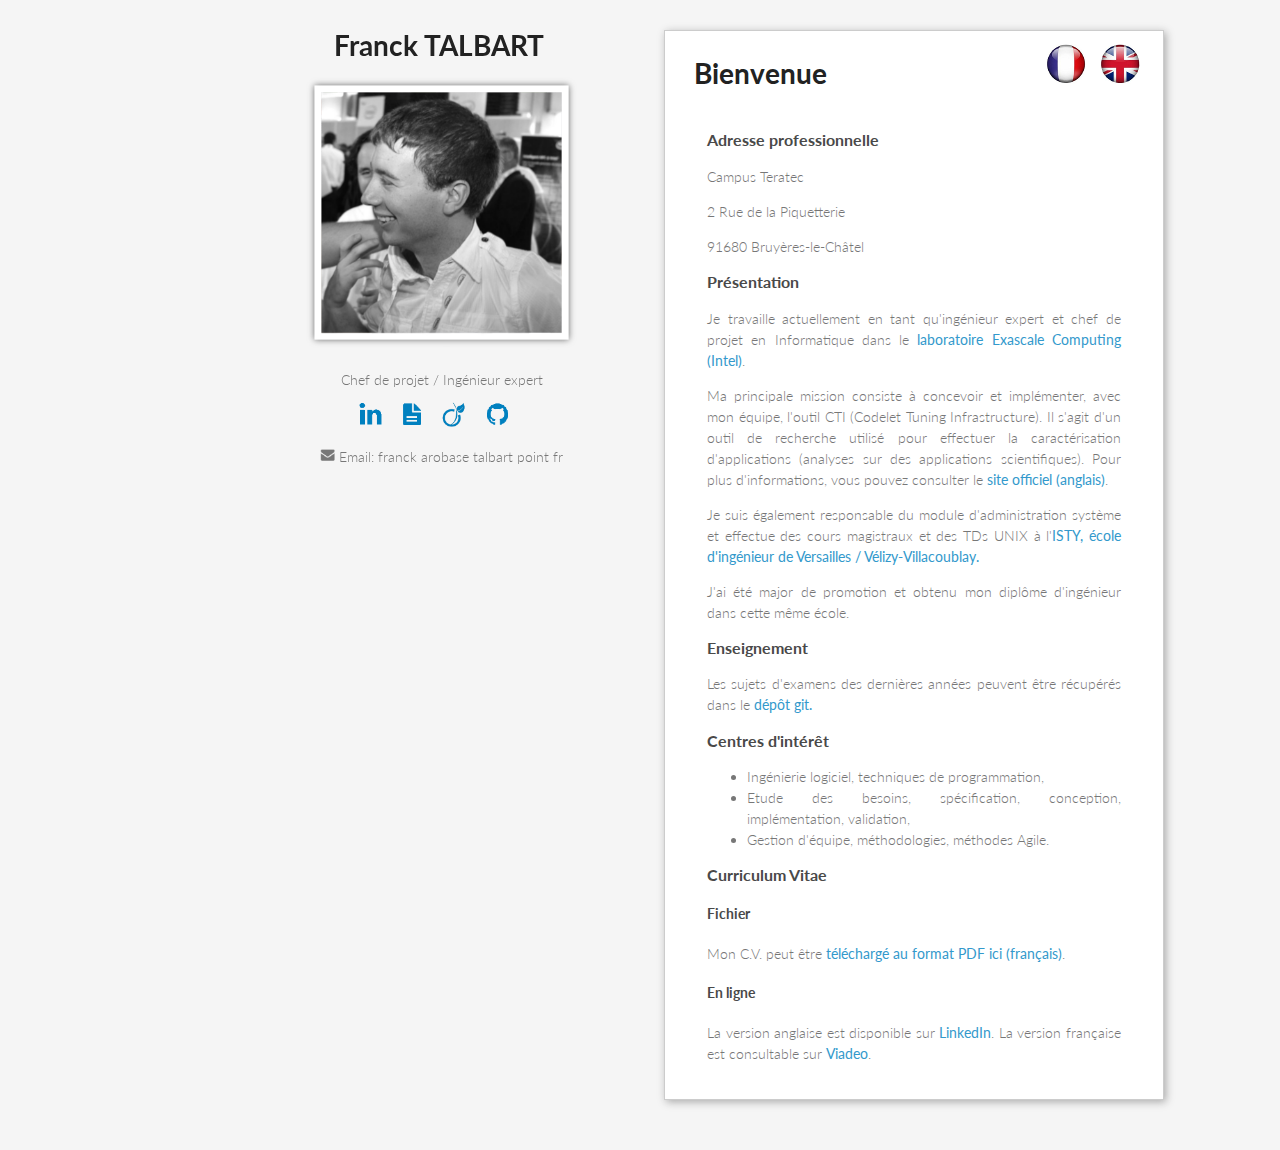
==== index_fr.html @ 70e0d96b "Updating the CTI link in the french page" ====
﻿<!doctype html>
<html>
    <head>
        <meta charset="utf-8">
        <title>Franck Talbart - Site professionnel</title>
        <link rel="stylesheet" href="css/styles.css">
        <meta name="viewport" content="width=device-width, initial-scale=1, user-scalable=no">
        <link rel="icon" type="image/x-icon" href="favicon.ico">
        <link rel="shortcut icon" type="image/x-icon" href="favicon.ico">
        <!--[if lt IE 9]>
        <script src="//html5shiv.googlecode.com/svn/trunk/html5.js"></script>
        <![endif]-->
    </head>
    <body>
        <div id="site">
            <div class="wrapper">
                <header>
                    <h1>Franck TALBART</h1>
                    <p class="view">
                        <div style="text-align:center">
                            <img alt="Photo" src="images/photo2.png"/>
                        </div>
                    </p>
                    <div style="text-align:center">Chef de projet / Ingénieur expert</div>
                    <div id="icons" style="text-align:center">
                        <a href="http://fr.linkedin.com/pub/franck-talbart/17/47b/554/" title="LinkedIn" target="_blank"><img alt="LinkedIn" src="images/linkedin.png" width="25" /></a>
                        <a href="CV_Franck_TALBART.pdf" title="CV PDF" target="_blank"><img alt="CV PDF" src="images/file.png" width="20" /></a>
                        <a href="http://fr.viadeo.com/profile/002cguysoy9el0n" title="Viadeo" target="_blank"><img alt="Viadeo" src="images/viadeo.png" width="25" /></a>
                        <a href="https://github.com/franck-talbart" title="Github" target="_blank"><img alt="Github" src="images/github.png" width="25" /></a>
                    </div>
                    <p class="view">
                        <div style="text-align:center">
                            <img alt="Email" src="images/mail.png" width="15"/> Email: franck arobase talbart point fr
                        </div>
                    </p>
                </header>
                <section>
                    <div id="flags">
                        <a href="index_fr.html" title="Français">
                            <img alt="Français" src="images/french_flag.png"/>
                        </a>
                        <a href="index.html" title="Anglais">
                            <img alt="Anglais" src="images/english_flag.png"/>
                        </a>
                    </div>
                    <div id="welcome">
                        <h1>Bienvenue</h1>
                    </div>
                    <div id="page">
                        <h3>Adresse professionnelle</h3>
                        <p>Campus Teratec</p>
                        <p>2 Rue de la Piquetterie</p>
                        <p>91680 Bruyères-le-Châtel</p>
                        <h3>Présentation</h3>
                        <p>
                            Je travaille actuellement en tant qu'ingénieur expert et chef de projet en Informatique dans le <a href="http://www.exascale-computing.eu/" target="_blank">laboratoire Exascale Computing (Intel)</a>.</p>
                        <p>
                            Ma principale mission consiste à concevoir
                            et implémenter, avec mon équipe, l'outil CTI
                            (Codelet Tuning Infrastructure). Il s'agit
                            d'un outil de recherche utilisé pour
                            effectuer la caractérisation d'applications
                            (analyses sur des applications
                            scientifiques). Pour plus d'informations,
                            vous pouvez consulter le <a
                                href="https://github.com/franck-talbart/codelet_tuning_infrastructure/wiki" target="_blank">site officiel (anglais)</a>.
                        </p>
                        <p>
                            Je suis également responsable du module d'administration système et effectue des cours magistraux et des TDs UNIX à l'<a href="http://www.isty.uvsq.fr/" target="_blank">ISTY, école d'ingénieur de Versailles / Vélizy-Villacoublay.</a>
                        </p>
                        <p>
                            J'ai été major de promotion et obtenu mon diplôme d'ingénieur dans cette même école.
                        </p>
                        <h3>Enseignement</h3>
                        <p>
                            Les sujets d'examens des dernières années peuvent être récupérés dans le <a href="https://github.com/franck-talbart/admin_sys_exam" target="_blank">dépôt git.</a>  
                        </p>
                        <h3>Centres d'intérêt</h3>
                        <ul>
                            <li>Ingénierie logiciel, techniques de programmation,</li>
                            <li>Etude des besoins, spécification, conception, implémentation, validation,</li>
                            <li>Gestion d'équipe, méthodologies, méthodes Agile.</li>
                        </ul>
                        <h3>Curriculum Vitae</h3>
                        <h4>Fichier</h4>
                        <p>
                            Mon C.V. peut être <a href="CV_Franck_TALBART.pdf" target="_blank">téléchargé au format PDF ici (français)</a>.
                        </p>
                        <h4>En ligne</h4>
                        <p>
                            La version anglaise est disponible sur  <a href="http://fr.linkedin.com/pub/franck-talbart/17/47b/554/" target="_blank">LinkedIn</a>. La version française est consultable sur  <a href="http://fr.viadeo.com/profile/002cguysoy9el0n" target="_blank">Viadeo</a>.
                        </p>
                    </div>
                </section>
                <footer>
                </footer>
            </div>
            <script src="javascripts/scale.fix.js"></script>
        </div>
        <script>
            (function(i,s,o,g,r,a,m){i['GoogleAnalyticsObject']=r;i[r]=i[r]||function(){
            (i[r].q=i[r].q||[]).push(arguments)},i[r].l=1*new Date();a=s.createElement(o),
            m=s.getElementsByTagName(o)[0];a.async=1;a.src=g;m.parentNode.insertBefore(a,m)
            })(window,document,'script','//www.google-analytics.com/analytics.js','ga');
            
            ga('create', 'UA-42647516-1', 'franck-talbart.github.io');
			ga('require', 'displayfeatures');
            ga('send', 'pageview');
            
        </script>
    </body>
</html>
---- css/styles.css ----
@import url(https://fonts.googleapis.com/css?family=Lato:300italic,700italic,300,700);

body 
{
    padding:8px;
    font:14px/1.5 Lato, "Helvetica Neue", Helvetica, Arial, sans-serif;
    color:#777;
    font-weight:300;
    background-color: whitesmoke;
    background-position: center -18em;
    background-repeat: repeat-x; 
}

#site
{
    max-width: 48em;
    margin: 1em auto 1em auto;
    line-height:1.5em;
}

#page
{
    background: white;
    padding: 6em 3em 1.5em 3em;
    border: 1px solid #ccc;
}

#flags
{
    float: right;
    padding: 1em 1em 0em 0em;
}

#welcome
{
    float: left;
    padding: 2em 0em 0em 0em;
}

#flags img 
{
    margin:0px 10px 0px 0px;
    border: 0px;
}

#icons img 
{
    margin:10px 15px 0px 0px;
    border: 0px;
}

/* CSS3 */
#page
{
    box-shadow: 2px 2px 8px #aaa;
    -webkit-box-shadow: 2px 2px 8px #aaa;
    -moz-box-shadow: 2px 2px 8px #aaa;	
}

h1
{
    color:#222;
    margin:0 0 0 30px;
}

h2, h3, h4, h5, h6
{
    color:#222;
    margin:0 0 20 0px;
}

p, ul, ol, table, pre, dl 
{
    margin:0 0 20 0px;
text-align:justify;
}

h1, h2, h3
{
    line-height:1.1;
}

h1
{
    font-size:28px;
}

h2 
{
    color:#393939;
}

h3, h4, h5, h6
{
    color:#494949;
}

a
{
    color:#39c;
    font-weight:400;
    text-decoration:none;
}

a small
{
    font-size:11px;
    color:#777;
    margin-top:-0.6em;
    display:block;
}

.wrapper
{
    width:860px;
    margin:0 auto auto auto;
}

blockquote
{
    border-left:1px solid #e5e5e5;
    margin:0 auto auto auto;
    padding:0 0 0 20px;
    font-style:italic;
}

code, pre
{
    font-family:Monaco, Bitstream Vera Sans Mono, Lucida Console, Terminal;
    color:#333;
    font-size:12px;
}

pre
{
    padding:8px 15px;
    background: #f8f8f8;  
    border-radius:5px;
    border:1px solid #e5e5e5;
    overflow-x: auto;
}

table
{
    width:100%;
    border-collapse:collapse;
}

th, td
{
    text-align:left;
    padding:5px 10px;
    border-bottom:1px solid #e5e5e5;
}

dt
{
    color:#444;
    font-weight:700;
}

th
{
    color:#444;
}

img
{
    max-width:100%;
}

header
{
    width:275px;
    float:left;
    position:fixed;
}

header ul
{
    list-style:none;
    height:40px;
    padding:0;

    background: #eee;
    background: -moz-linear-gradient(top, #f8f8f8 0%, #dddddd 100%);
    background: -webkit-gradient(linear, left top, left bottom, color-stop(0%,#f8f8f8), color-stop(100%,#dddddd));
    background: -webkit-linear-gradient(top, #f8f8f8 0%,#dddddd 100%);
    background: -o-linear-gradient(top, #f8f8f8 0%,#dddddd 100%);
    background: -ms-linear-gradient(top, #f8f8f8 0%,#dddddd 100%);
    background: linear-gradient(top, #f8f8f8 0%,#dddddd 100%);
      
    border-radius:5px;
    border:1px solid #d2d2d2;
    box-shadow:inset #fff 0 1px 0, inset rgba(0,0,0,0.03) 0 -1px 0;
    width:270px;
}

header li
{
    width:89px;
    float:left;
    border-right:1px solid #d2d2d2;
    height:40px;
}

header ul a
{
    line-height:1;
    font-size:11px;
    color:#999;
    display:block;
    text-align:center;
    padding-top:6px;
    height:40px;
}

strong
{
    color:#222;
    font-weight:700;
}

header ul li + li
{
    width:88px;
    border-left:1px solid #fff;
}

header ul li + li + li
{
    border-right:none;
    width:89px;
}

header ul a strong
{
    font-size:14px;
    display:block;
    color:#222;
}

section
{
    width:500px;
    float:right;
    padding-bottom:50px;
}

small
{
    font-size:11px;
}

hr
{
    border:0;
    background:#e5e5e5;
    height:1px;
    margin:0 0 20 0px;
}

footer
{
    width:270px;
    float:left;
    position:fixed;
    bottom:50px;
}

@media print, screen and (max-width: 960px)
{
    div.wrapper
    {
        width:auto;
        margin:0;
    }

    header, section, footer
    {
        float:none;
        position:static;
        width:auto;
    }

    header
    {
        padding-right:320px;
    }

    section
    {
        border:1px solid #e5e5e5;
        border-width:1px 0;
        padding:20px 0;
        margin:0 0 20 0px;
    }

    header a small
    {
        display:inline;
    }

    header ul
    {
        position:absolute;
        right:50px;
        top:52px;
    }
}

@media print, screen and (max-width: 720px)
{
    body
    {
        word-wrap:break-word;
    }

    header
    {
        padding:0;
    }

    header ul, header p.view
    {
        position:static;
    }

    pre, code
    {
        word-wrap:normal;
    }
}

@media print, screen and (max-width: 480px)
{
    body
    {
        padding:15px;
    }
      
    header ul
    {
        display:none;
    }
}

@media print
{
    body
    {
        padding:0.4in;
        font-size:12pt;
        color:#444;
    }
}
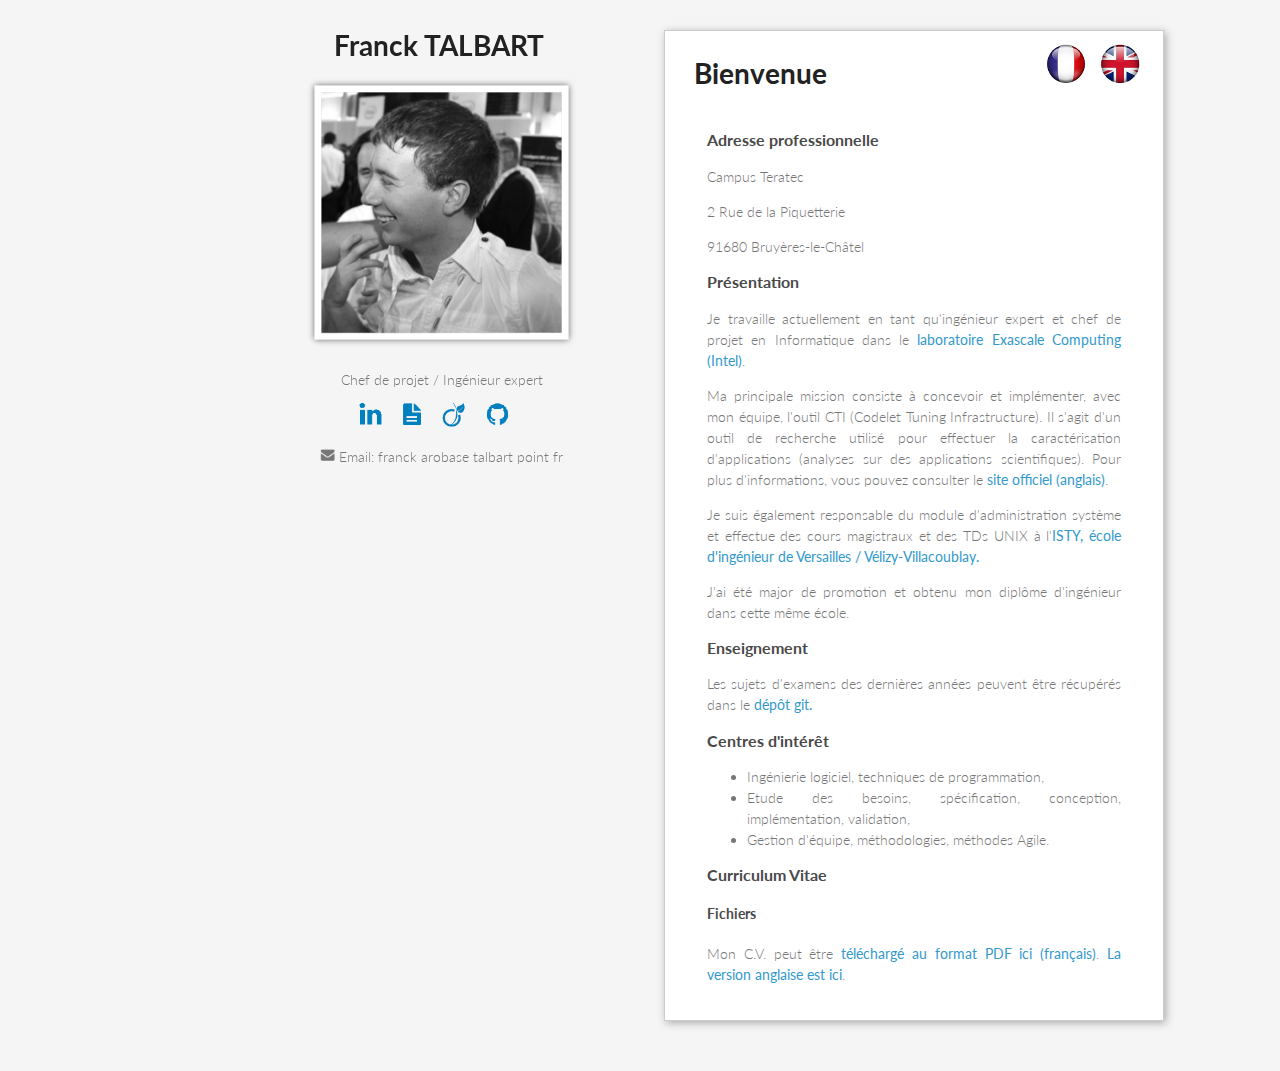
==== commit a43356d7: "New English CV." ====
--- a/index_fr.html
+++ b/index_fr.html
@@ -82,13 +82,9 @@
                             <li>Gestion d'équipe, méthodologies, méthodes Agile.</li>
                         </ul>
                         <h3>Curriculum Vitae</h3>
-                        <h4>Fichier</h4>
+						<h4>Fichiers</h4>
                         <p>
-                            Mon C.V. peut être <a href="CV_Franck_TALBART.pdf" target="_blank">téléchargé au format PDF ici (français)</a>.
-                        </p>
-                        <h4>En ligne</h4>
-                        <p>
-                            La version anglaise est disponible sur  <a href="http://fr.linkedin.com/pub/franck-talbart/17/47b/554/" target="_blank">LinkedIn</a>. La version française est consultable sur  <a href="http://fr.viadeo.com/profile/002cguysoy9el0n" target="_blank">Viadeo</a>.
+                            Mon C.V. peut être <a href="CV_Franck_TALBART_fr.pdf" target="_blank">téléchargé au format PDF ici (français)</a>. <a href="CV_Franck_TALBART_eng.pdf" target="_blank">La version anglaise est ici</a>.
                         </p>
                     </div>
                 </section>
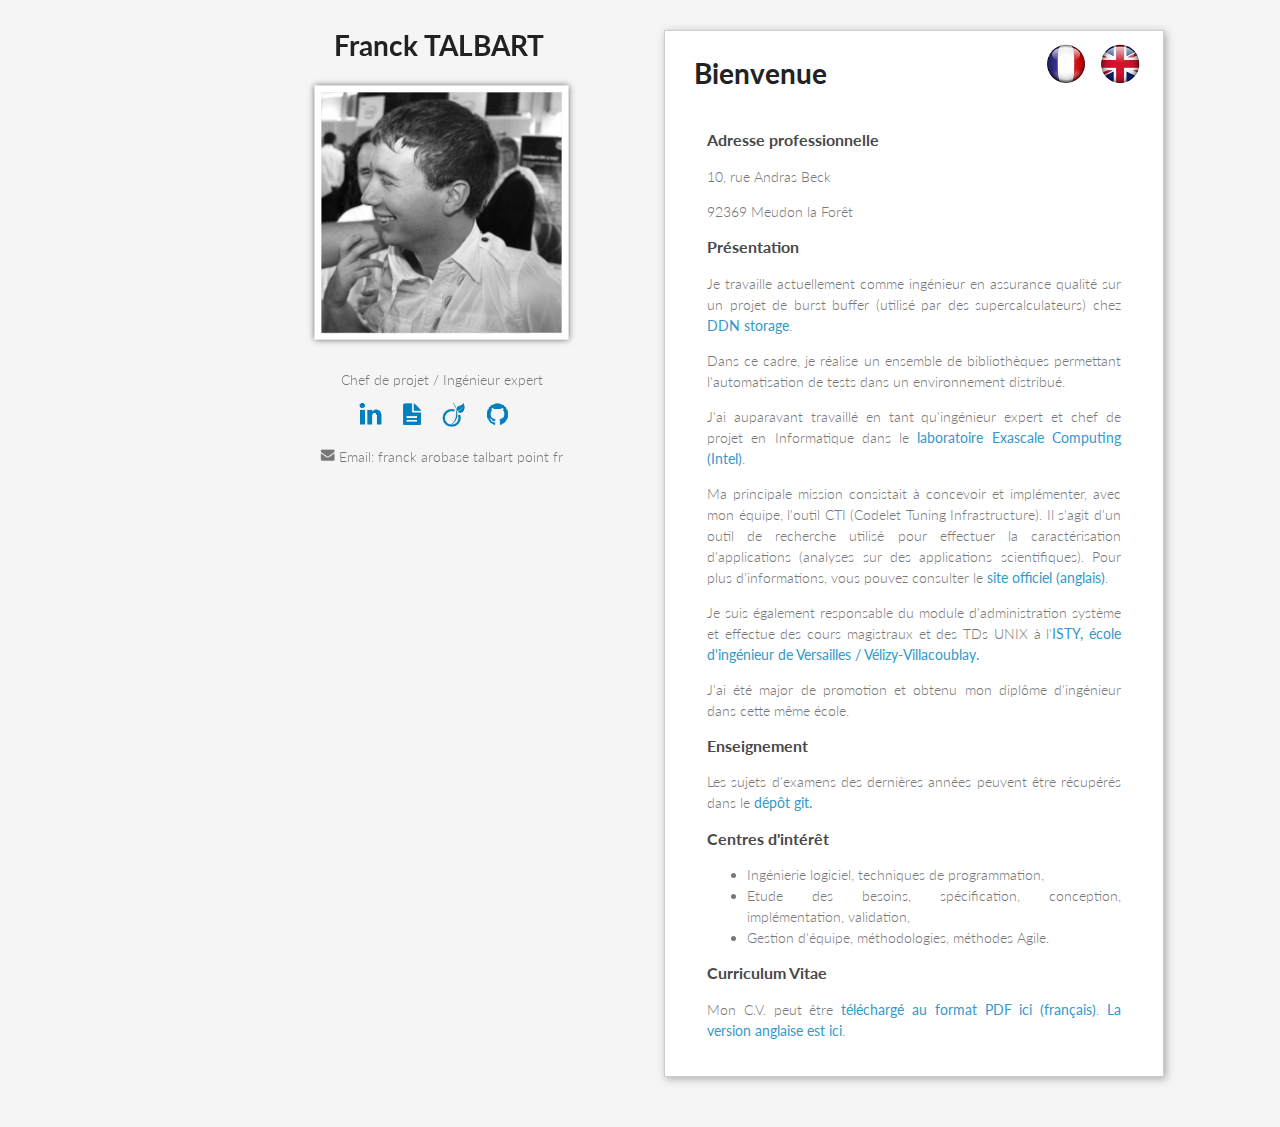
==== commit 46b03141: "Removed a useless title" ====
--- a/index_fr.html
+++ b/index_fr.html
@@ -24,7 +24,7 @@
                     <div style="text-align:center">Chef de projet / Ingénieur expert</div>
                     <div id="icons" style="text-align:center">
                         <a href="http://fr.linkedin.com/pub/franck-talbart/17/47b/554/" title="LinkedIn" target="_blank"><img alt="LinkedIn" src="images/linkedin.png" width="25" /></a>
-                        <a href="CV_Franck_TALBART.pdf" title="CV PDF" target="_blank"><img alt="CV PDF" src="images/file.png" width="20" /></a>
+                        <a href="CV_Franck_TALBART_fr.pdf" title="CV PDF" target="_blank"><img alt="CV PDF" src="images/file.png" width="20" /></a>
                         <a href="http://fr.viadeo.com/profile/002cguysoy9el0n" title="Viadeo" target="_blank"><img alt="Viadeo" src="images/viadeo.png" width="25" /></a>
                         <a href="https://github.com/franck-talbart" title="Github" target="_blank"><img alt="Github" src="images/github.png" width="25" /></a>
                     </div>
@@ -48,20 +48,21 @@
                     </div>
                     <div id="page">
                         <h3>Adresse professionnelle</h3>
-                        <p>Campus Teratec</p>
-                        <p>2 Rue de la Piquetterie</p>
-                        <p>91680 Bruyères-le-Châtel</p>
+                        <p>10, rue Andras Beck</p>
+                        <p>92369 Meudon la Forêt</p>
                         <h3>Présentation</h3>
+						<p>
+							Je travaille actuellement comme ingénieur en assurance qualité sur un projet de burst buffer (utilisé par des supercalculateurs) chez <a href="http://www.ddn.com" target="_blank">DDN storage</a>.
+						</p>
+						<p>
+							Dans ce cadre, je réalise un ensemble de bibliothèques permettant l'automatisation de tests dans un environnement distribué.
+						</p>
                         <p>
-                            Je travaille actuellement en tant qu'ingénieur expert et chef de projet en Informatique dans le <a href="http://www.exascale-computing.eu/" target="_blank">laboratoire Exascale Computing (Intel)</a>.</p>
+                            J'ai auparavant travaillé en tant qu'ingénieur expert et chef de projet en Informatique dans le <a href="http://www.exascale-computing.eu/" target="_blank">laboratoire Exascale Computing (Intel)</a>.
+						</p>
                         <p>
-                            Ma principale mission consiste à concevoir
-                            et implémenter, avec mon équipe, l'outil CTI
-                            (Codelet Tuning Infrastructure). Il s'agit
-                            d'un outil de recherche utilisé pour
-                            effectuer la caractérisation d'applications
-                            (analyses sur des applications
-                            scientifiques). Pour plus d'informations,
+                            Ma principale mission consistait à concevoir et implémenter, avec mon équipe, l'outil CTI (Codelet Tuning Infrastructure). Il s'agit
+                            d'un outil de recherche utilisé pour effectuer la caractérisation d'applications (analyses sur des applications scientifiques). Pour plus d'informations,
                             vous pouvez consulter le <a
                                 href="https://github.com/franck-talbart/codelet_tuning_infrastructure/wiki" target="_blank">site officiel (anglais)</a>.
                         </p>
@@ -82,7 +83,6 @@
                             <li>Gestion d'équipe, méthodologies, méthodes Agile.</li>
                         </ul>
                         <h3>Curriculum Vitae</h3>
-						<h4>Fichiers</h4>
                         <p>
                             Mon C.V. peut être <a href="CV_Franck_TALBART_fr.pdf" target="_blank">téléchargé au format PDF ici (français)</a>. <a href="CV_Franck_TALBART_eng.pdf" target="_blank">La version anglaise est ici</a>.
                         </p>
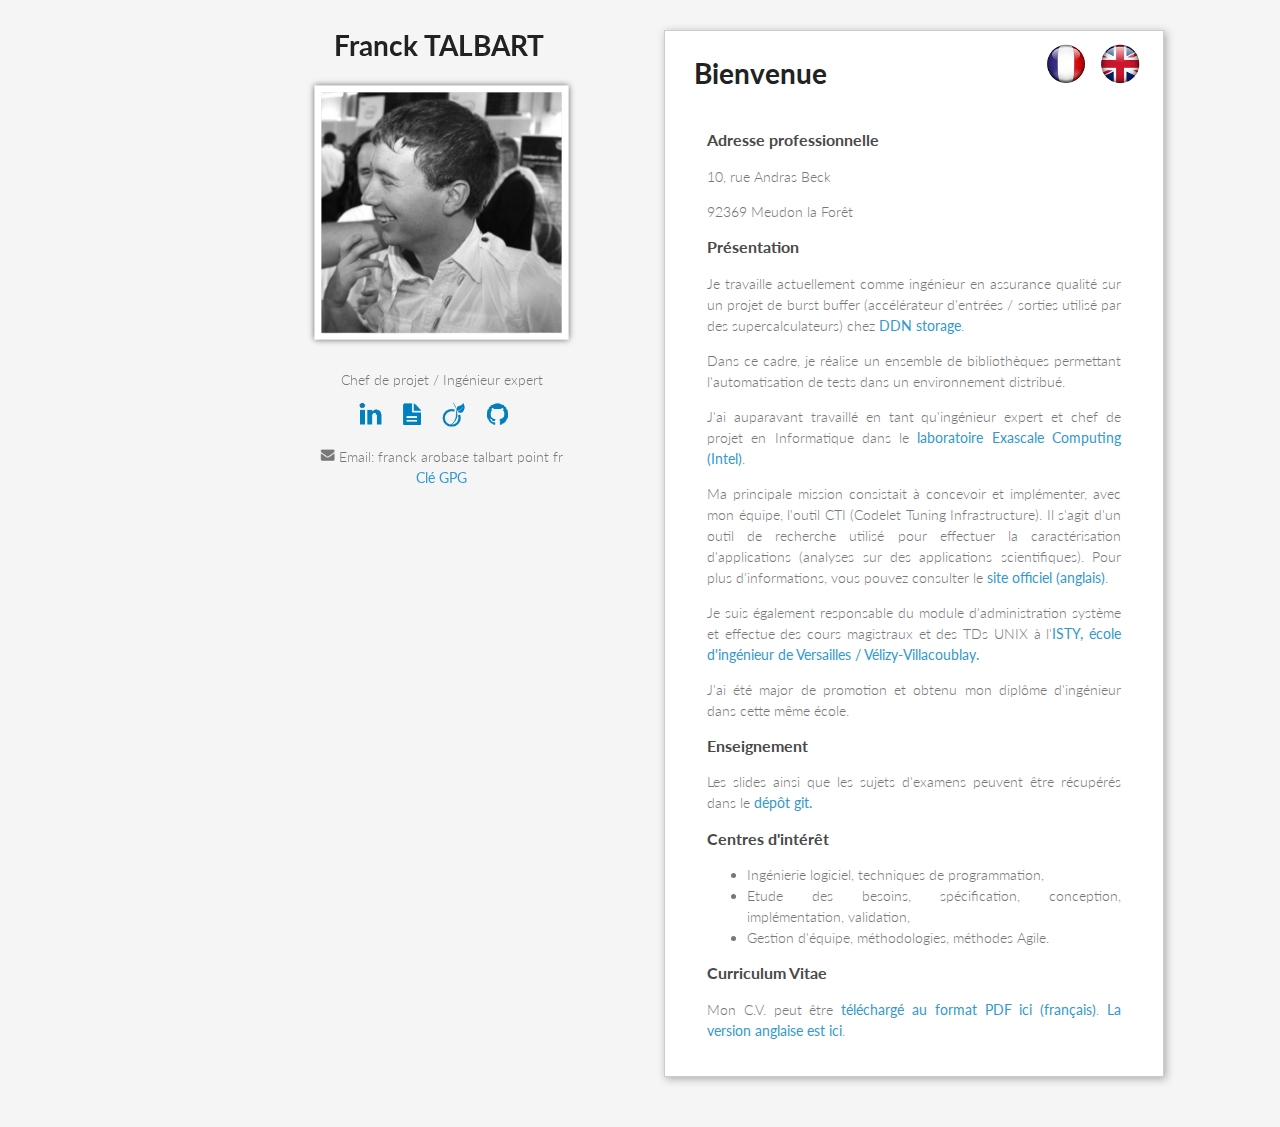
==== commit 8be8cb61: "New GPG key" ====
--- a/index_fr.html
+++ b/index_fr.html
@@ -30,7 +30,9 @@
                     </div>
                     <p class="view">
                         <div style="text-align:center">
-                            <img alt="Email" src="images/mail.png" width="15"/> Email: franck arobase talbart point fr
+                            <div><img alt="Email" src="images/mail.png"
+                                width="15"/> Email: franck arobase talbart point fr</div>
+                            <a href="ftalbart_pub.gpg">Clé GPG</a>
                         </div>
                     </p>
                 </header>
@@ -52,7 +54,7 @@
                         <p>92369 Meudon la Forêt</p>
                         <h3>Présentation</h3>
 						<p>
-							Je travaille actuellement comme ingénieur en assurance qualité sur un projet de burst buffer (utilisé par des supercalculateurs) chez <a href="http://www.ddn.com" target="_blank">DDN storage</a>.
+							Je travaille actuellement comme ingénieur en assurance qualité sur un projet de burst buffer (accélérateur d'entrées / sorties utilisé par des supercalculateurs) chez <a href="http://www.ddn.com" target="_blank">DDN storage</a>.
 						</p>
 						<p>
 							Dans ce cadre, je réalise un ensemble de bibliothèques permettant l'automatisation de tests dans un environnement distribué.
@@ -74,7 +76,7 @@
                         </p>
                         <h3>Enseignement</h3>
                         <p>
-                            Les sujets d'examens des dernières années peuvent être récupérés dans le <a href="https://github.com/franck-talbart/admin_sys_exam" target="_blank">dépôt git.</a>  
+                            Les slides ainsi que les sujets d'examens peuvent être récupérés dans le <a href="https://github.com/franck-talbart/sys_admin_lectures_slides_exam" target="_blank">dépôt git.</a>  
                         </p>
                         <h3>Centres d'intérêt</h3>
                         <ul>
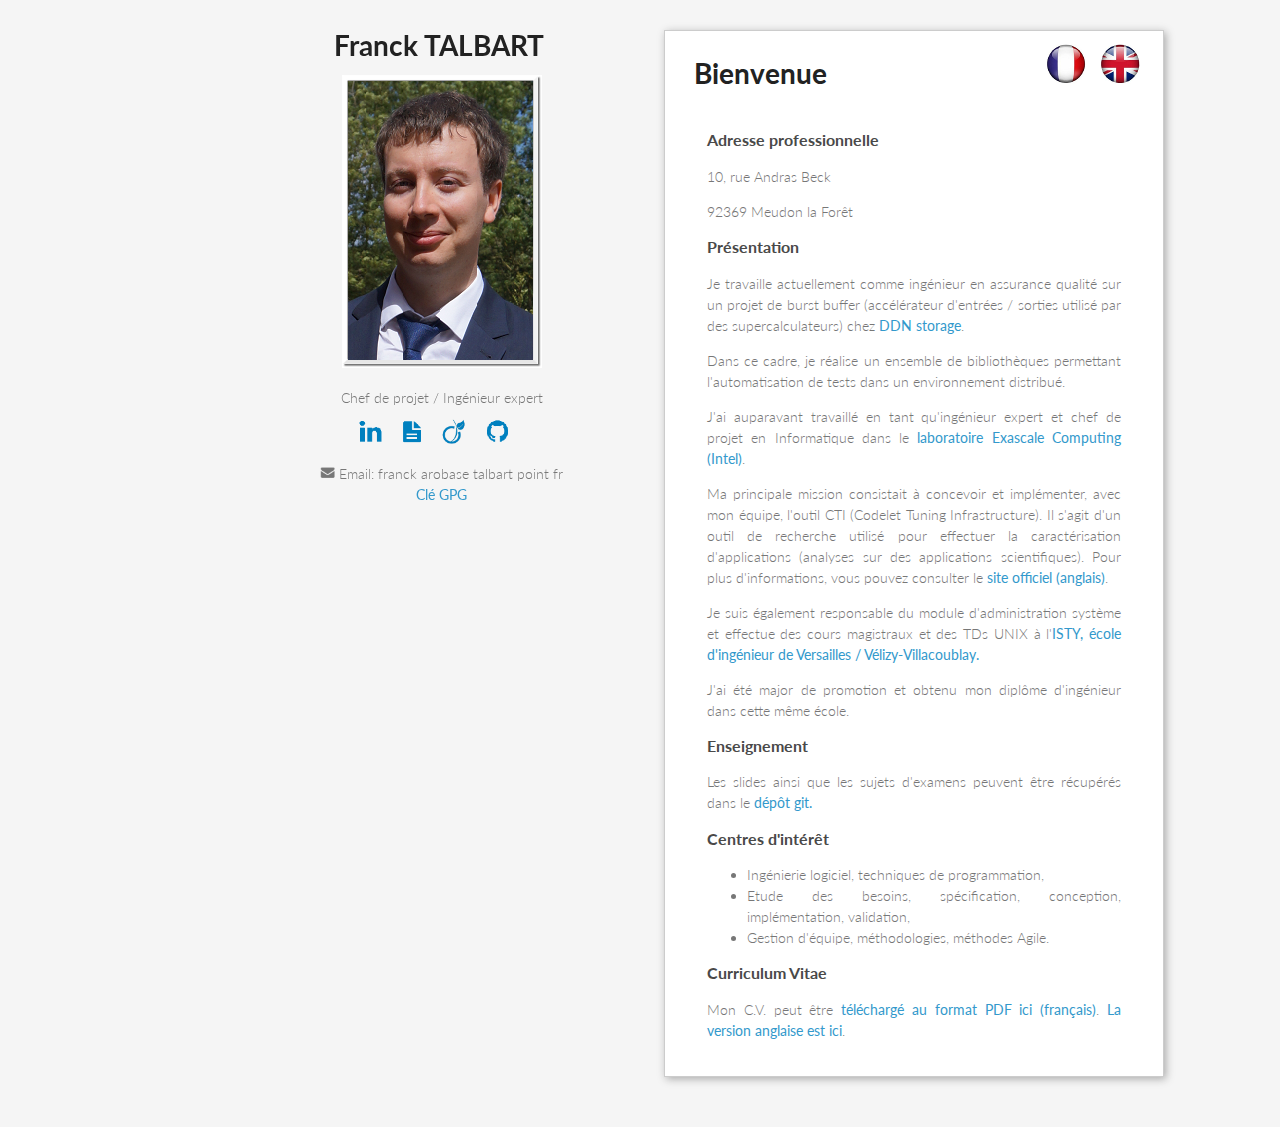
==== commit 5c053a45: "Photo" ====
--- a/index_fr.html
+++ b/index_fr.html
@@ -18,7 +18,7 @@
                     <h1>Franck TALBART</h1>
                     <p class="view">
                         <div style="text-align:center">
-                            <img alt="Photo" src="images/photo2.png"/>
+                            <img alt="Photo" src="images/photo3.png"/>
                         </div>
                     </p>
                     <div style="text-align:center">Chef de projet / Ingénieur expert</div>
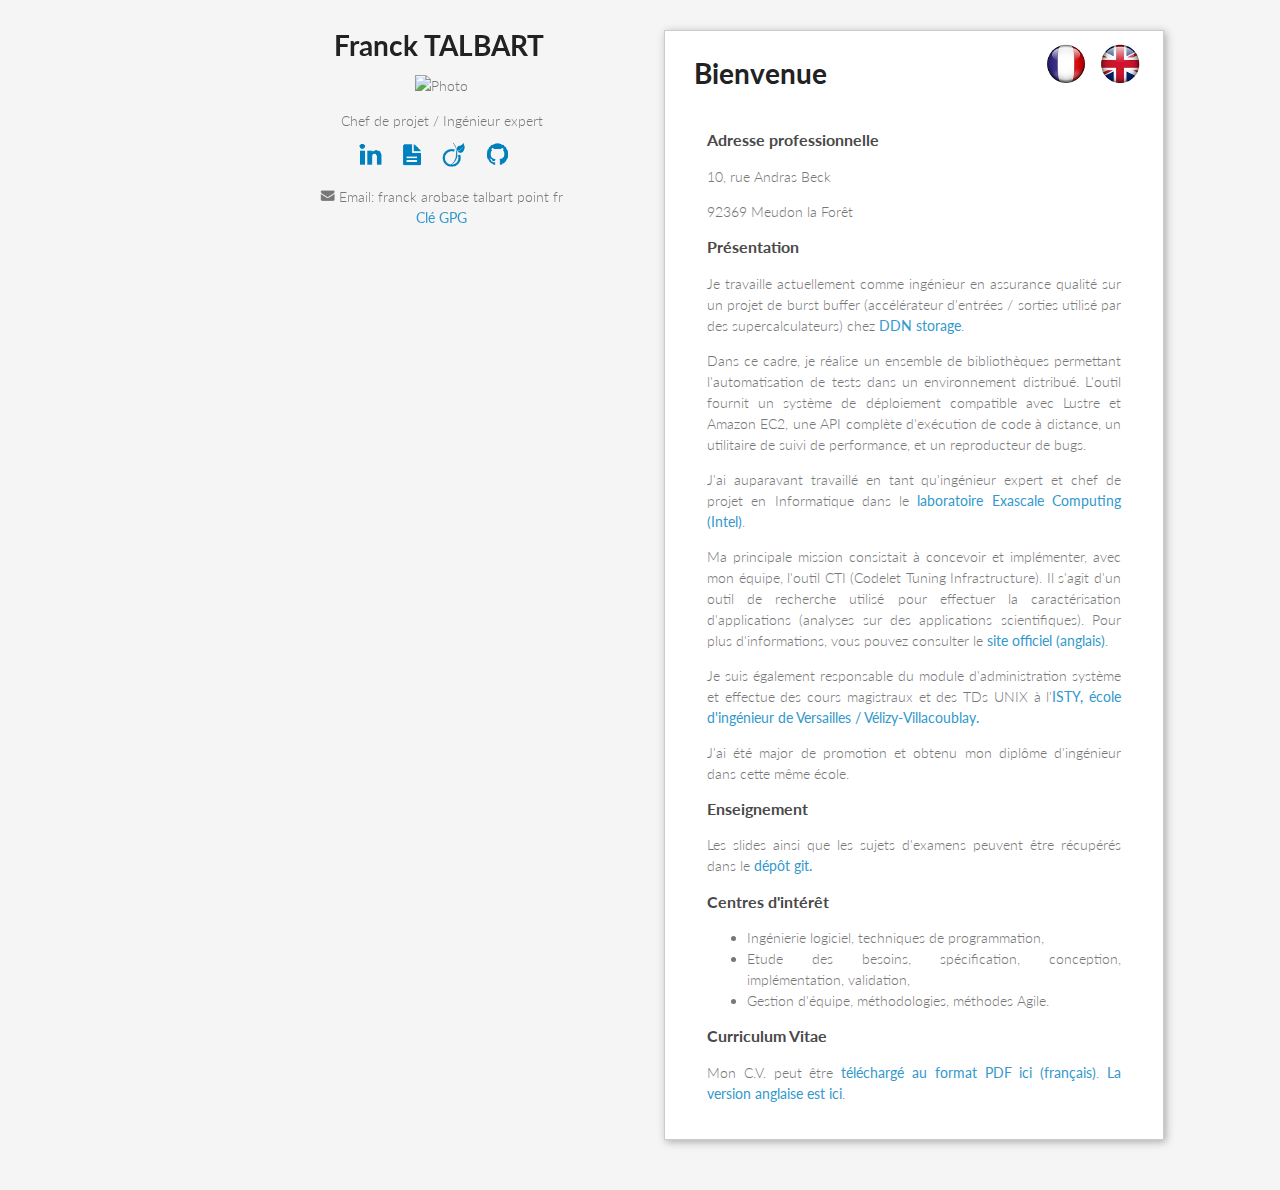
==== commit 46acf35c: "Updated the text" ====
--- a/index_fr.html
+++ b/index_fr.html
@@ -18,7 +18,7 @@
                     <h1>Franck TALBART</h1>
                     <p class="view">
                         <div style="text-align:center">
-                            <img alt="Photo" src="images/photo3.png"/>
+                            <img alt="Photo" src="images/photo.jpg"/>
                         </div>
                     </p>
                     <div style="text-align:center">Chef de projet / Ingénieur expert</div>
@@ -57,7 +57,7 @@
 							Je travaille actuellement comme ingénieur en assurance qualité sur un projet de burst buffer (accélérateur d'entrées / sorties utilisé par des supercalculateurs) chez <a href="http://www.ddn.com" target="_blank">DDN storage</a>.
 						</p>
 						<p>
-							Dans ce cadre, je réalise un ensemble de bibliothèques permettant l'automatisation de tests dans un environnement distribué.
+							Dans ce cadre, je réalise un ensemble de bibliothèques permettant l'automatisation de tests dans un environnement distribué. L'outil fournit un système de déploiement compatible avec Lustre et Amazon EC2, une API complète d'exécution de code à distance, un utilitaire de suivi de performance, et un reproducteur de bugs.
 						</p>
                         <p>
                             J'ai auparavant travaillé en tant qu'ingénieur expert et chef de projet en Informatique dans le <a href="http://www.exascale-computing.eu/" target="_blank">laboratoire Exascale Computing (Intel)</a>.
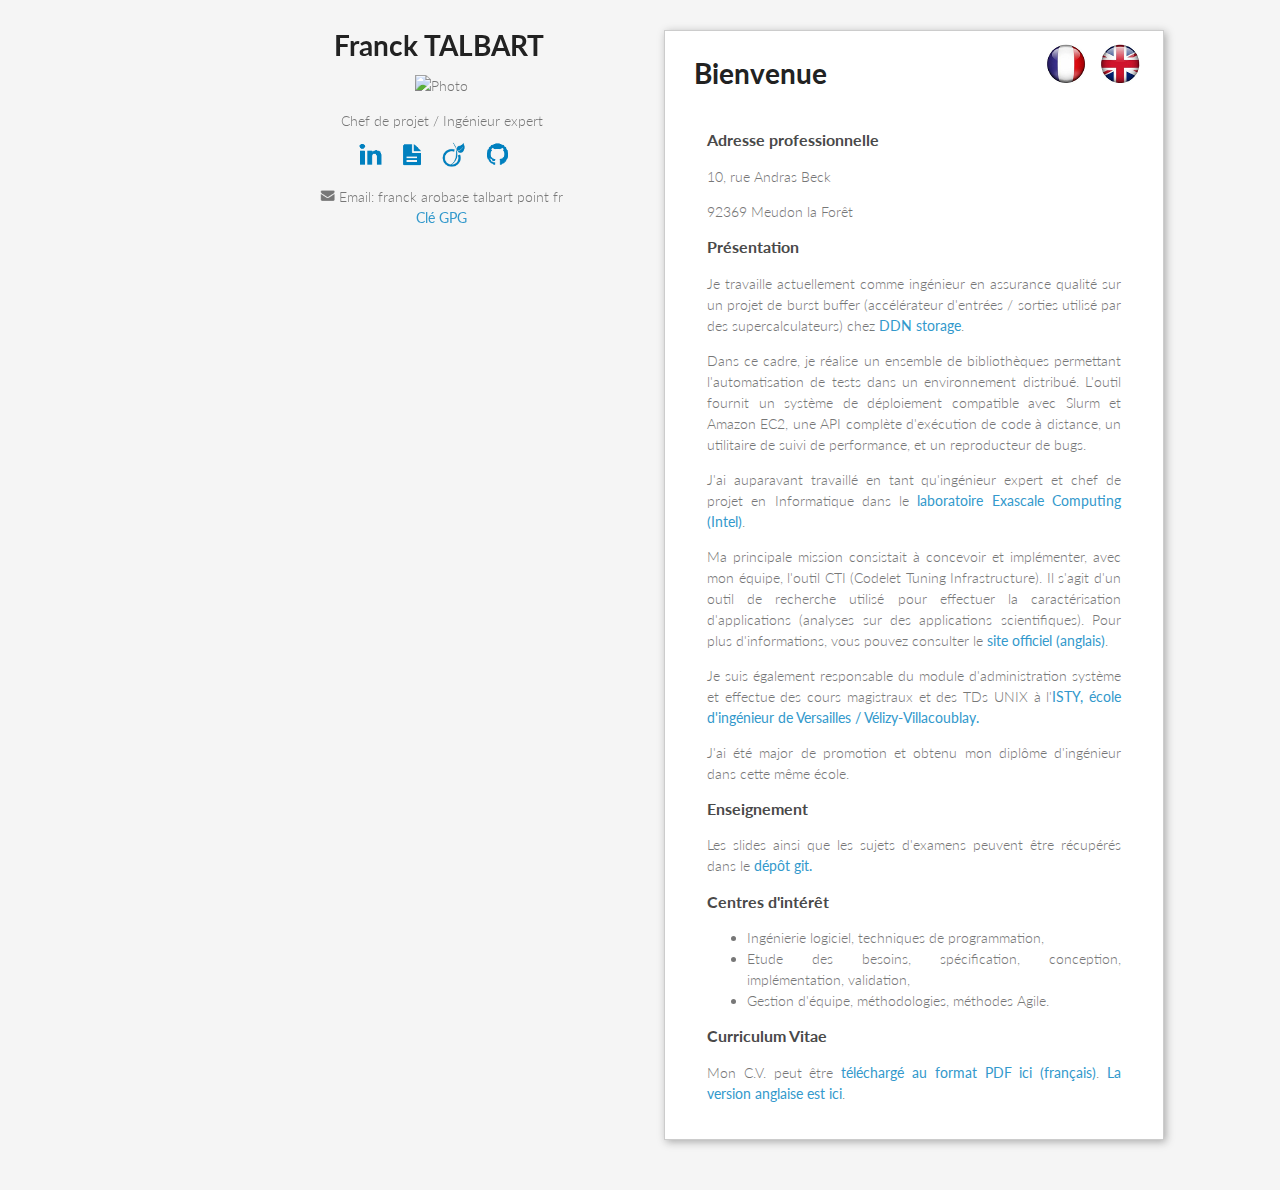
==== commit 4dfa5126: "Typo" ====
--- a/index_fr.html
+++ b/index_fr.html
@@ -57,7 +57,7 @@
 							Je travaille actuellement comme ingénieur en assurance qualité sur un projet de burst buffer (accélérateur d'entrées / sorties utilisé par des supercalculateurs) chez <a href="http://www.ddn.com" target="_blank">DDN storage</a>.
 						</p>
 						<p>
-							Dans ce cadre, je réalise un ensemble de bibliothèques permettant l'automatisation de tests dans un environnement distribué. L'outil fournit un système de déploiement compatible avec Lustre et Amazon EC2, une API complète d'exécution de code à distance, un utilitaire de suivi de performance, et un reproducteur de bugs.
+							Dans ce cadre, je réalise un ensemble de bibliothèques permettant l'automatisation de tests dans un environnement distribué. L'outil fournit un système de déploiement compatible avec Slurm et Amazon EC2, une API complète d'exécution de code à distance, un utilitaire de suivi de performance, et un reproducteur de bugs.
 						</p>
                         <p>
                             J'ai auparavant travaillé en tant qu'ingénieur expert et chef de projet en Informatique dans le <a href="http://www.exascale-computing.eu/" target="_blank">laboratoire Exascale Computing (Intel)</a>.
